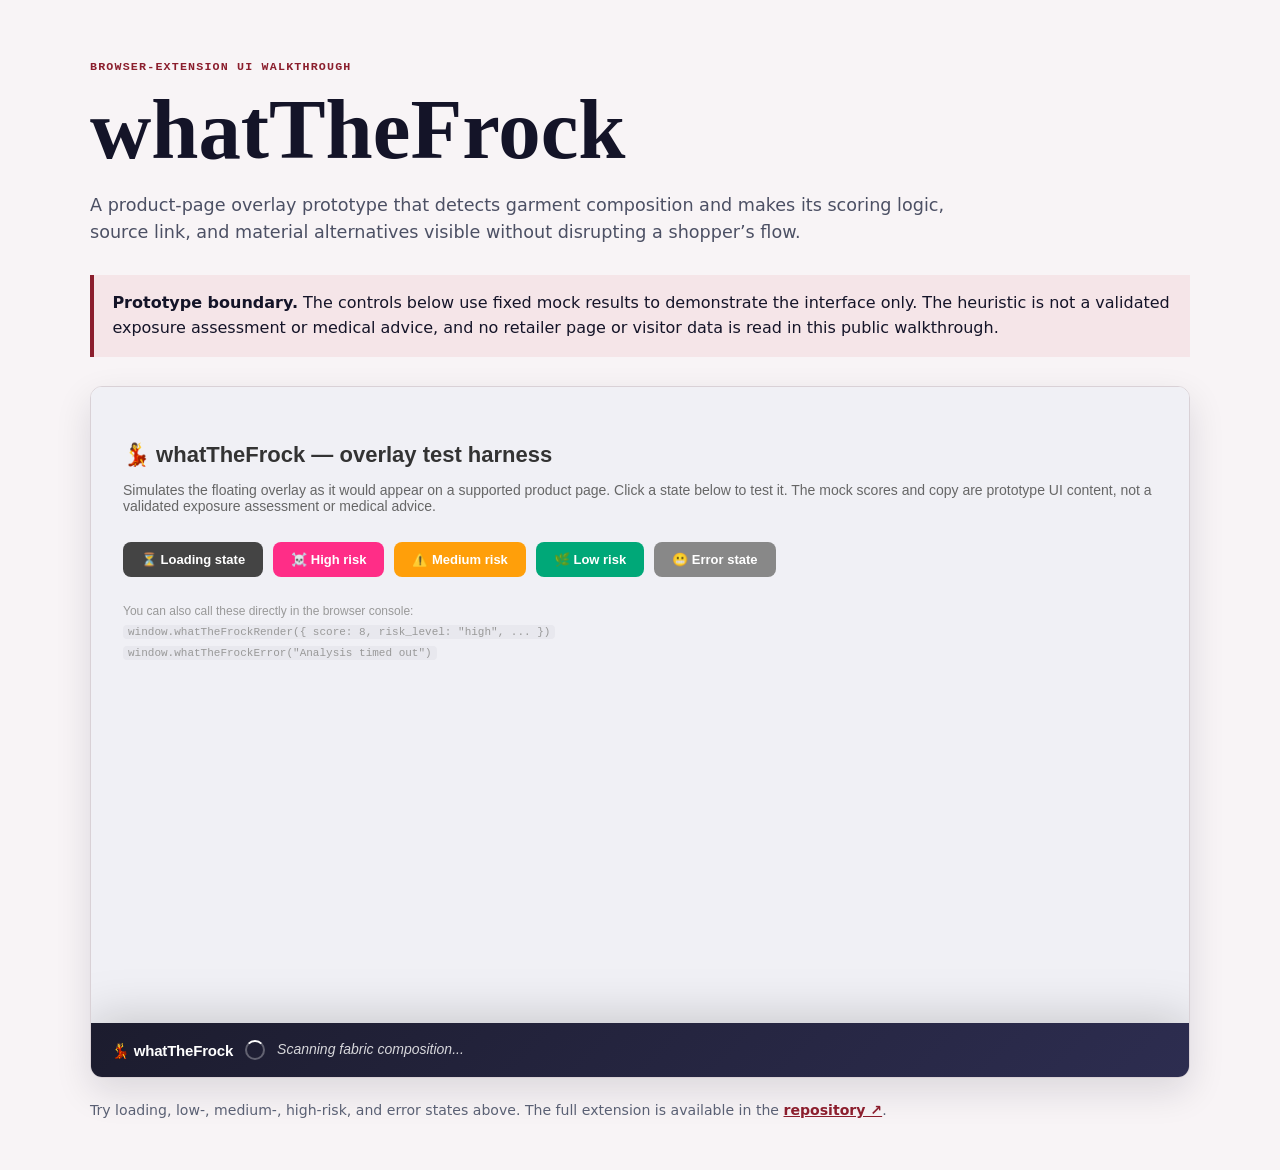
==== index.html @ 12513ffa "Add public extension UI walkthrough" ====
<!doctype html>
<html lang="en">
<head>
  <meta charset="utf-8"><meta name="viewport" content="width=device-width,initial-scale=1">
  <meta name="description" content="Interactive UI walkthrough for the whatTheFrock browser-extension prototype.">
  <title>whatTheFrock — extension UI walkthrough</title>
  <style>
    :root{--ink:#141428;--paper:#f8f4f6;--red:#8b1e2d;--line:#d9d1d6}*{box-sizing:border-box}body{margin:0;background:var(--paper);color:var(--ink);font:16px/1.55 Inter,system-ui,sans-serif}main{width:min(1100px,calc(100% - 2rem));margin:auto;padding:3rem 0}h1,h2{font-family:Georgia,serif;line-height:1.05}h1{max-width:13ch;font-size:clamp(2.8rem,7vw,5.3rem);margin:.6rem 0 1rem}.eyebrow{color:var(--red);font:700 .73rem ui-monospace,monospace;letter-spacing:.1em;text-transform:uppercase}.lede{max-width:54rem;color:#4c5064;font-size:1.1rem}.notice{margin:1.8rem 0;padding:1rem 1.15rem;border-left:4px solid var(--red);background:#f5e5e8}.frame{overflow:hidden;border:1px solid var(--line);border-radius:12px;background:white;box-shadow:0 14px 36px rgba(20,20,40,.12)}iframe{display:block;width:100%;height:690px;border:0}a{color:var(--red);font-weight:800}footer{margin-top:1.4rem;color:#5a6074;font-size:.88rem}@media(max-width:600px){main{padding-top:2rem}iframe{height:760px}}
  </style>
</head>
<body><main>
  <p class="eyebrow">Browser-extension UI walkthrough</p><h1>whatTheFrock</h1>
  <p class="lede">A product-page overlay prototype that detects garment composition and makes its scoring logic, source link, and material alternatives visible without disrupting a shopper’s flow.</p>
  <aside class="notice"><strong>Prototype boundary.</strong> The controls below use fixed mock results to demonstrate the interface only. The heuristic is not a validated exposure assessment or medical advice, and no retailer page or visitor data is read in this public walkthrough.</aside>
  <section class="frame" aria-label="Interactive extension overlay mock"><iframe src="test.html" title="whatTheFrock overlay state demo"></iframe></section>
  <footer>Try loading, low-, medium-, high-risk, and error states above. The full extension is available in the <a href="https://github.com/karishmadhingra30/whatTheFrock" target="_blank" rel="noreferrer">repository ↗</a>.</footer>
</main></body></html>
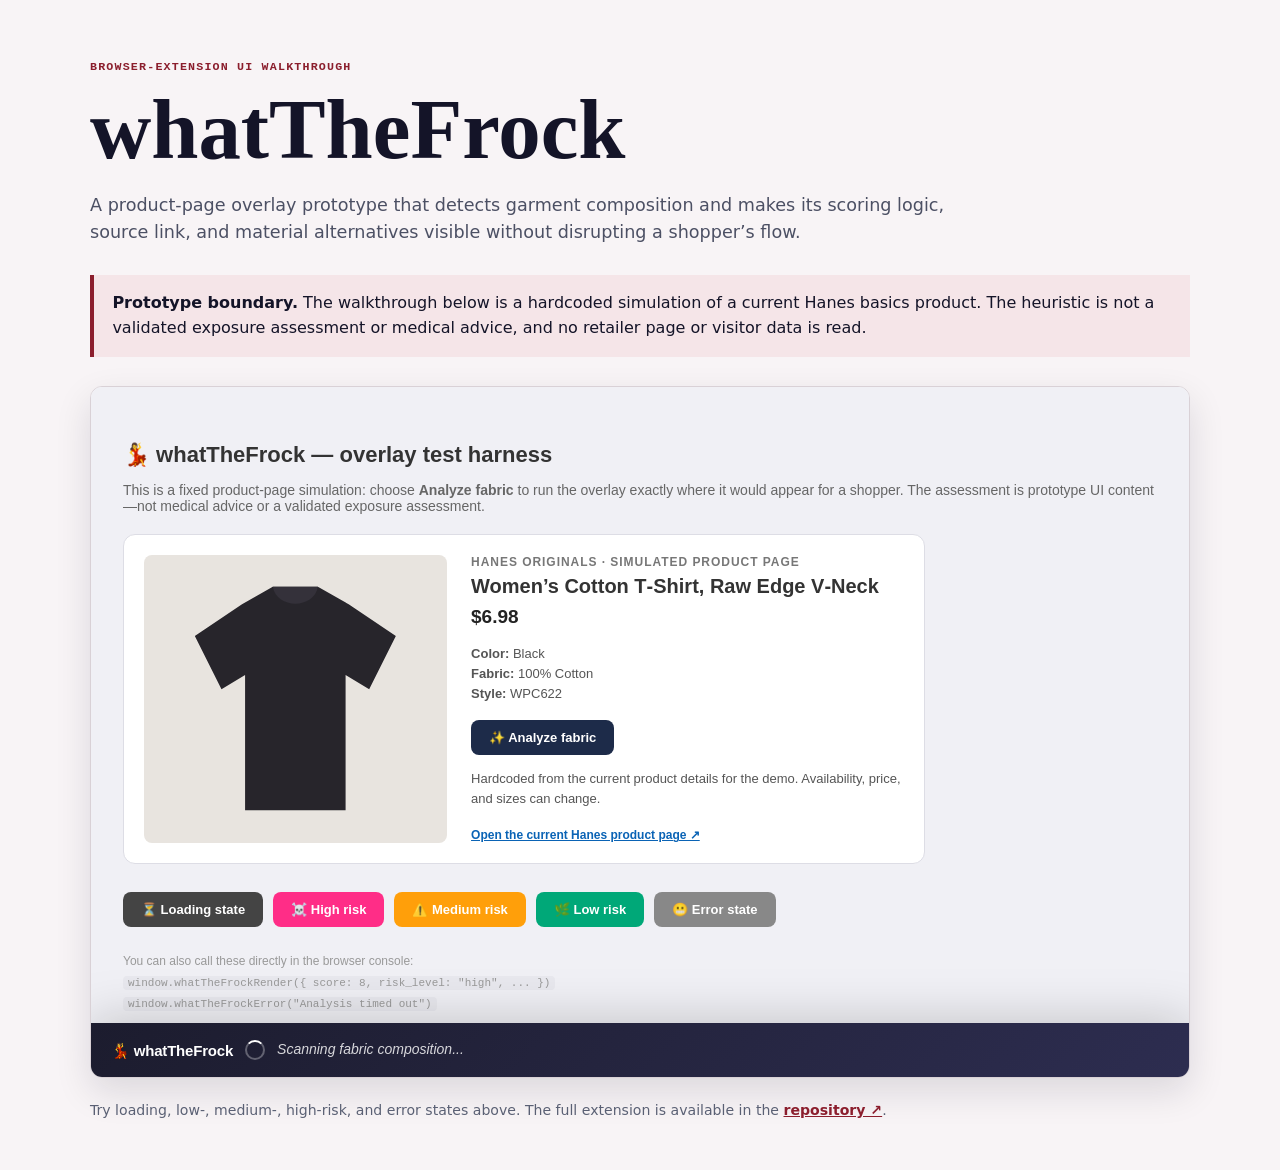
==== commit 62a6a8eb: "Embed hardcoded product demo flow" ====
--- a/index.html
+++ b/index.html
@@ -11,7 +11,7 @@
 <body><main>
   <p class="eyebrow">Browser-extension UI walkthrough</p><h1>whatTheFrock</h1>
   <p class="lede">A product-page overlay prototype that detects garment composition and makes its scoring logic, source link, and material alternatives visible without disrupting a shopper’s flow.</p>
-  <aside class="notice"><strong>Prototype boundary.</strong> The controls below use fixed mock results to demonstrate the interface only. The heuristic is not a validated exposure assessment or medical advice, and no retailer page or visitor data is read in this public walkthrough.</aside>
+  <aside class="notice"><strong>Prototype boundary.</strong> The walkthrough below is a hardcoded simulation of a current Hanes basics product. The heuristic is not a validated exposure assessment or medical advice, and no retailer page or visitor data is read.</aside>
   <section class="frame" aria-label="Interactive extension overlay mock"><iframe src="test.html" title="whatTheFrock overlay state demo"></iframe></section>
   <footer>Try loading, low-, medium-, high-risk, and error states above. The full extension is available in the <a href="https://github.com/karishmadhingra30/whatTheFrock" target="_blank" rel="noreferrer">repository ↗</a>.</footer>
 </main></body></html>
